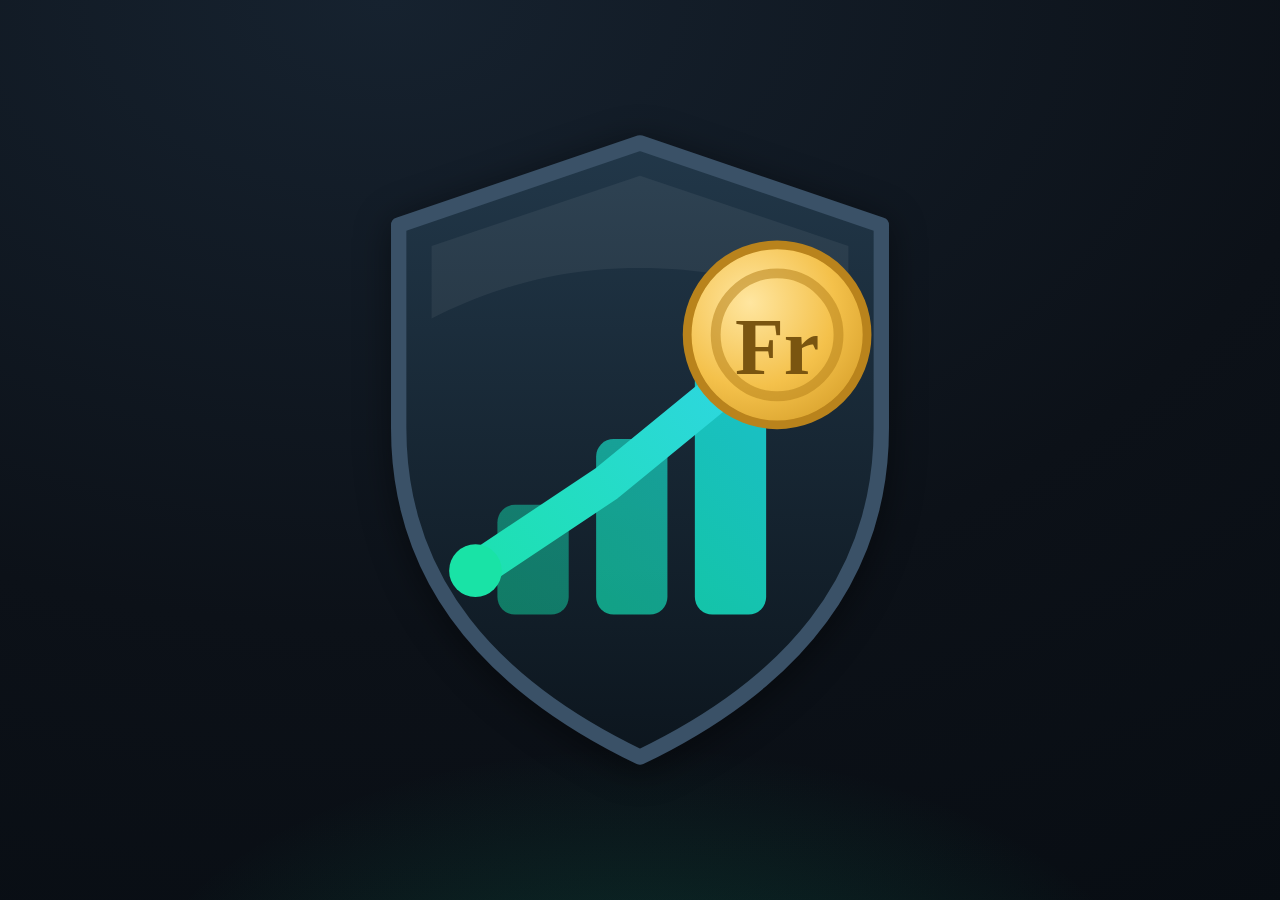
==== assets/_icon.html @ fa448ffa "Sparen an Shiii: persoenliche Budget-PWA (v1) - Tagesbudget mit Ampel, Tempo-Warnung, Sparziele, Abo" ====
<!doctype html><html><head><meta charset="utf-8">
<!-- Hilfsseite NUR zum Erzeugen der PNG-App-Icons. Das Emblem ist hier
     direkt eingebettet (kein externes Laden), damit es beim Abfotografieren
     garantiert sichtbar ist. ?s=78 -> Emblem nimmt 78% der Kante ein. -->
<style>
  html,body{margin:0;padding:0;width:100%;height:100%}
  body{display:grid;place-items:center;
    background:
      radial-gradient(60% 50% at 50% 118%, rgba(25,227,166,0.18), transparent 70%),
      radial-gradient(130% 120% at 30% 0%, #16222f 0%, #0c1118 58%, #080d13 100%);}
  .emblem{display:block;filter:drop-shadow(0 6px 18px rgba(0,0,0,0.45))}
</style></head>
<body>
  <svg class="emblem" viewBox="0 0 64 64" fill="none" xmlns="http://www.w3.org/2000/svg">
    <defs>
      <linearGradient id="i-shield" x1="32" y1="3" x2="32" y2="61" gradientUnits="userSpaceOnUse">
        <stop offset="0" stop-color="#22384a"/><stop offset="1" stop-color="#0c151d"/>
      </linearGradient>
      <linearGradient id="i-grow" x1="16" y1="50" x2="48" y2="16" gradientUnits="userSpaceOnUse">
        <stop offset="0" stop-color="#0fd99a"/><stop offset="1" stop-color="#1fc8e3"/>
      </linearGradient>
      <radialGradient id="i-coin" cx="0.35" cy="0.32" r="0.85">
        <stop offset="0" stop-color="#ffe6a0"/><stop offset="0.55" stop-color="#f4c14b"/><stop offset="1" stop-color="#d29a25"/>
      </radialGradient>
      <linearGradient id="i-stroke" x1="14" y1="48" x2="46" y2="18" gradientUnits="userSpaceOnUse">
        <stop offset="0" stop-color="#19e3a6"/><stop offset="1" stop-color="#33d3ef"/>
      </linearGradient>
    </defs>
    <path d="M32 4 L54 11.5 V30 C54 44 45.5 53.5 32 60 C18.5 53.5 10 44 10 30 V11.5 Z"
          fill="url(#i-shield)" stroke="#3a5167" stroke-width="1.4" stroke-linejoin="round"/>
    <path d="M32 7 L51 13.4 V20 C44 16.5 38 15.4 32 15.4 C26 15.4 20 16.5 13 20 V13.4 Z" fill="#ffffff" opacity="0.06"/>
    <g opacity="0.92">
      <rect x="19" y="37" width="6.5" height="10" rx="1.6" fill="url(#i-grow)" opacity="0.55"/>
      <rect x="28" y="31" width="6.5" height="16" rx="1.6" fill="url(#i-grow)" opacity="0.78"/>
      <rect x="37" y="24" width="6.5" height="23" rx="1.6" fill="url(#i-grow)"/>
    </g>
    <path d="M17 43 L29 35 L40 26" fill="none" stroke="url(#i-stroke)" stroke-width="3.4" stroke-linecap="round" stroke-linejoin="round"/>
    <circle cx="17" cy="43" r="2.4" fill="#19e3a6"/>
    <circle cx="44.5" cy="21.5" r="8.2" fill="url(#i-coin)" stroke="#b9831c" stroke-width="0.8"/>
    <circle cx="44.5" cy="21.5" r="5.6" fill="none" stroke="#b9831c" stroke-width="0.9" opacity="0.55"/>
    <text x="44.5" y="25.1" text-anchor="middle" font-family="Georgia, 'Times New Roman', serif" font-size="7.3" font-weight="700" fill="#7a5510">Fr</text>
  </svg>
<script>
  var s = new URLSearchParams(location.search).get('s') || 78;
  var el = document.querySelector('.emblem');
  el.style.width = s + 'vmin'; el.style.height = s + 'vmin';
</script>
</body></html>
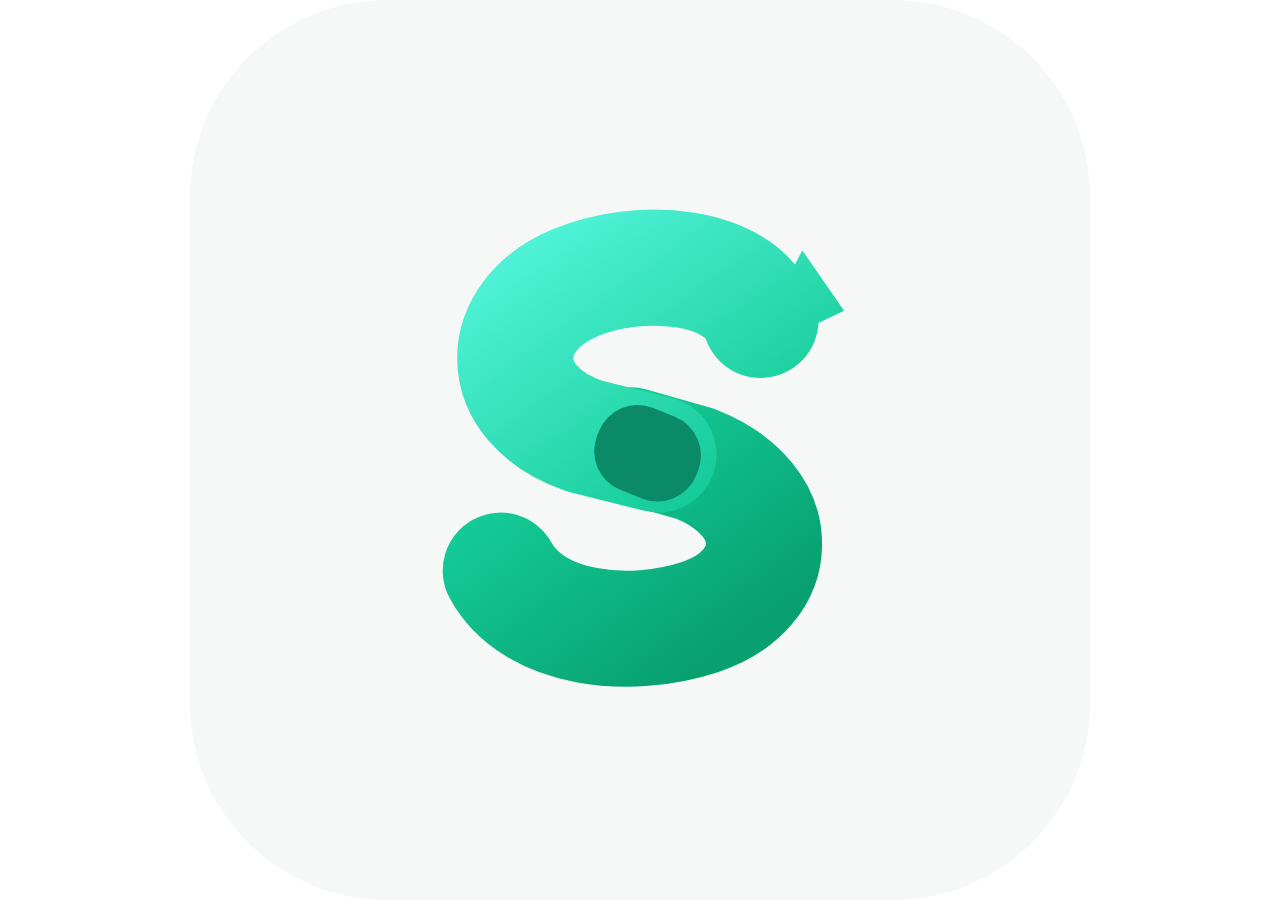
==== commit 5990f31b: "Neues Ribbon-S-Logo, ruhigeres Design, FAB-Fix & Ferienmodus - Logo: eigenes Fintech-"S" (Letter-Mar" ====
--- a/assets/_icon.html
+++ b/assets/_icon.html
@@ -1,48 +1,29 @@
 <!doctype html><html><head><meta charset="utf-8">
-<!-- Hilfsseite NUR zum Erzeugen der PNG-App-Icons. Das Emblem ist hier
-     direkt eingebettet (kein externes Laden), damit es beim Abfotografieren
-     garantiert sichtbar ist. ?s=78 -> Emblem nimmt 78% der Kante ein. -->
+<!-- Hilfsseite NUR zum Erzeugen der PNG-App-Icons (iOS-Stil): das
+     Marken-"S" (Variante Ribbon) auf hellem, abgerundetem Quadrat.
+     ?bleed=1 -> randlos (fuer maskable / apple-touch). Sonst abgerundet. -->
 <style>
   html,body{margin:0;padding:0;width:100%;height:100%}
-  body{display:grid;place-items:center;
-    background:
-      radial-gradient(60% 50% at 50% 118%, rgba(25,227,166,0.18), transparent 70%),
-      radial-gradient(130% 120% at 30% 0%, #16222f 0%, #0c1118 58%, #080d13 100%);}
-  .emblem{display:block;filter:drop-shadow(0 6px 18px rgba(0,0,0,0.45))}
+  svg{display:block;width:100%;height:100%}
 </style></head>
 <body>
-  <svg class="emblem" viewBox="0 0 64 64" fill="none" xmlns="http://www.w3.org/2000/svg">
-    <defs>
-      <linearGradient id="i-shield" x1="32" y1="3" x2="32" y2="61" gradientUnits="userSpaceOnUse">
-        <stop offset="0" stop-color="#22384a"/><stop offset="1" stop-color="#0c151d"/>
-      </linearGradient>
-      <linearGradient id="i-grow" x1="16" y1="50" x2="48" y2="16" gradientUnits="userSpaceOnUse">
-        <stop offset="0" stop-color="#0fd99a"/><stop offset="1" stop-color="#1fc8e3"/>
-      </linearGradient>
-      <radialGradient id="i-coin" cx="0.35" cy="0.32" r="0.85">
-        <stop offset="0" stop-color="#ffe6a0"/><stop offset="0.55" stop-color="#f4c14b"/><stop offset="1" stop-color="#d29a25"/>
-      </radialGradient>
-      <linearGradient id="i-stroke" x1="14" y1="48" x2="46" y2="18" gradientUnits="userSpaceOnUse">
-        <stop offset="0" stop-color="#19e3a6"/><stop offset="1" stop-color="#33d3ef"/>
-      </linearGradient>
-    </defs>
-    <path d="M32 4 L54 11.5 V30 C54 44 45.5 53.5 32 60 C18.5 53.5 10 44 10 30 V11.5 Z"
-          fill="url(#i-shield)" stroke="#3a5167" stroke-width="1.4" stroke-linejoin="round"/>
-    <path d="M32 7 L51 13.4 V20 C44 16.5 38 15.4 32 15.4 C26 15.4 20 16.5 13 20 V13.4 Z" fill="#ffffff" opacity="0.06"/>
-    <g opacity="0.92">
-      <rect x="19" y="37" width="6.5" height="10" rx="1.6" fill="url(#i-grow)" opacity="0.55"/>
-      <rect x="28" y="31" width="6.5" height="16" rx="1.6" fill="url(#i-grow)" opacity="0.78"/>
-      <rect x="37" y="24" width="6.5" height="23" rx="1.6" fill="url(#i-grow)"/>
+  <svg id="ic" viewBox="0 0 512 512" xmlns="http://www.w3.org/2000/svg" fill="none">
+    <rect id="bg" width="512" height="512" rx="112" fill="#f5f8f6"/>
+    <g id="mark" transform="translate(87,87) scale(5.28)">
+      <defs>
+        <linearGradient id="it" x1="20" y1="10" x2="40" y2="38" gradientUnits="userSpaceOnUse"><stop offset="0" stop-color="#4ff2d6"/><stop offset="1" stop-color="#12c994"/></linearGradient>
+        <linearGradient id="ib" x1="22" y1="30" x2="40" y2="54" gradientUnits="userSpaceOnUse"><stop offset="0" stop-color="#15d09c"/><stop offset="1" stop-color="#08a06f"/></linearGradient>
+      </defs>
+      <path d="M31 31.5 L 38 33.5 C 48 37.5, 47.5 47, 38.5 50 C 31 52.5, 20.5 51.5, 17 45" fill="none" stroke="url(#ib)" stroke-width="12.5" stroke-linecap="round" stroke-linejoin="round"/>
+      <path d="M45 18 C 43 12, 32 11, 25 14 C 16.5 17.5, 16 27, 26 30.5 L 34 32.5" fill="none" stroke="url(#it)" stroke-width="12.5" stroke-linecap="round" stroke-linejoin="round"/>
+      <rect x="27" y="27.5" width="11.5" height="9.5" rx="4.5" fill="#0a8a66" transform="rotate(22 32.5 32.5)"/>
+      <path d="M43.5 22 L49.5 10.5 L54 17 Z" fill="url(#it)"/>
     </g>
-    <path d="M17 43 L29 35 L40 26" fill="none" stroke="url(#i-stroke)" stroke-width="3.4" stroke-linecap="round" stroke-linejoin="round"/>
-    <circle cx="17" cy="43" r="2.4" fill="#19e3a6"/>
-    <circle cx="44.5" cy="21.5" r="8.2" fill="url(#i-coin)" stroke="#b9831c" stroke-width="0.8"/>
-    <circle cx="44.5" cy="21.5" r="5.6" fill="none" stroke="#b9831c" stroke-width="0.9" opacity="0.55"/>
-    <text x="44.5" y="25.1" text-anchor="middle" font-family="Georgia, 'Times New Roman', serif" font-size="7.3" font-weight="700" fill="#7a5510">Fr</text>
   </svg>
 <script>
-  var s = new URLSearchParams(location.search).get('s') || 78;
-  var el = document.querySelector('.emblem');
-  el.style.width = s + 'vmin'; el.style.height = s + 'vmin';
+  if (new URLSearchParams(location.search).get('bleed')) {
+    document.getElementById('bg').setAttribute('rx','0');
+    document.getElementById('mark').setAttribute('transform','translate(96,96) scale(5.0)');
+  }
 </script>
 </body></html>
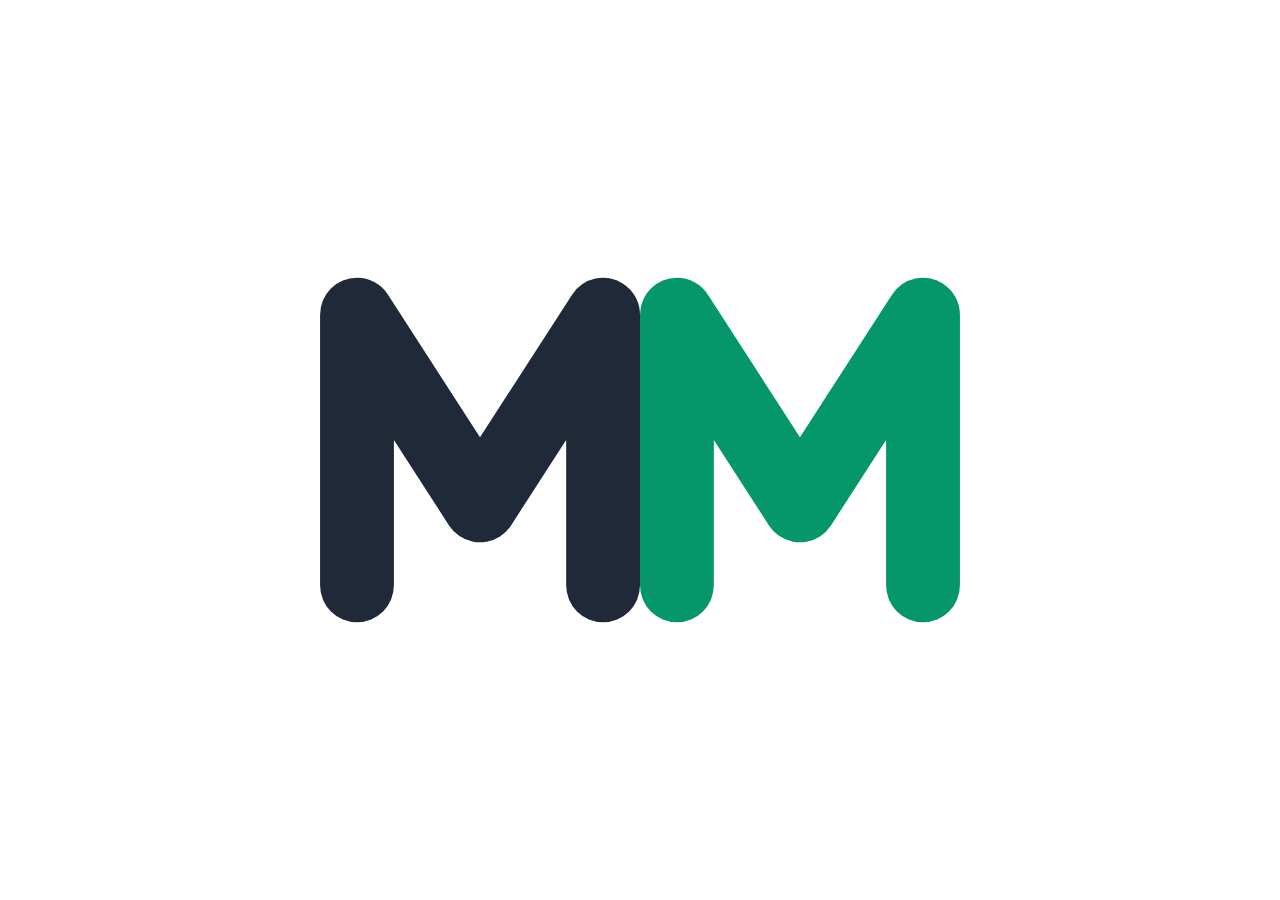
==== commit 51f8105b: "Money Manager: Umbenennung, MM-Logo & helles Revolut-Redesign (v3.0) - App heisst jetzt "Money Manag" ====
--- a/assets/_icon.html
+++ b/assets/_icon.html
@@ -1,6 +1,6 @@
 <!doctype html><html><head><meta charset="utf-8">
 <!-- Hilfsseite NUR zum Erzeugen der PNG-App-Icons (iOS-Stil): das
-     Marken-"S" (Variante Ribbon) auf hellem, abgerundetem Quadrat.
+     Marken-"MM" (Money Manager) auf weissem, abgerundetem Quadrat.
      ?bleed=1 -> randlos (fuer maskable / apple-touch). Sonst abgerundet. -->
 <style>
   html,body{margin:0;padding:0;width:100%;height:100%}
@@ -8,22 +8,20 @@
 </style></head>
 <body>
   <svg id="ic" viewBox="0 0 512 512" xmlns="http://www.w3.org/2000/svg" fill="none">
-    <rect id="bg" width="512" height="512" rx="112" fill="#f5f8f6"/>
-    <g id="mark" transform="translate(87,87) scale(5.28)">
-      <defs>
-        <linearGradient id="it" x1="20" y1="10" x2="40" y2="38" gradientUnits="userSpaceOnUse"><stop offset="0" stop-color="#4ff2d6"/><stop offset="1" stop-color="#12c994"/></linearGradient>
-        <linearGradient id="ib" x1="22" y1="30" x2="40" y2="54" gradientUnits="userSpaceOnUse"><stop offset="0" stop-color="#15d09c"/><stop offset="1" stop-color="#08a06f"/></linearGradient>
-      </defs>
-      <path d="M31 31.5 L 38 33.5 C 48 37.5, 47.5 47, 38.5 50 C 31 52.5, 20.5 51.5, 17 45" fill="none" stroke="url(#ib)" stroke-width="12.5" stroke-linecap="round" stroke-linejoin="round"/>
-      <path d="M45 18 C 43 12, 32 11, 25 14 C 16.5 17.5, 16 27, 26 30.5 L 34 32.5" fill="none" stroke="url(#it)" stroke-width="12.5" stroke-linecap="round" stroke-linejoin="round"/>
-      <rect x="27" y="27.5" width="11.5" height="9.5" rx="4.5" fill="#0a8a66" transform="rotate(22 32.5 32.5)"/>
-      <path d="M43.5 22 L49.5 10.5 L54 17 Z" fill="url(#it)"/>
+    <rect id="bg" width="512" height="512" rx="112" fill="#ffffff"/>
+    <g id="mark" transform="translate(25,32) scale(7)">
+      <polyline points="10 43 10 21 20 36.5 30 21 30 43"
+                stroke="#1f2937" stroke-width="6" fill="none"
+                stroke-linecap="round" stroke-linejoin="round"/>
+      <polyline points="36 43 36 21 46 36.5 56 21 56 43"
+                stroke="#059669" stroke-width="6" fill="none"
+                stroke-linecap="round" stroke-linejoin="round"/>
     </g>
   </svg>
 <script>
   if (new URLSearchParams(location.search).get('bleed')) {
     document.getElementById('bg').setAttribute('rx','0');
-    document.getElementById('mark').setAttribute('transform','translate(96,96) scale(5.0)');
+    document.getElementById('mark').setAttribute('transform','translate(38,45) scale(6.6)');
   }
 </script>
 </body></html>
